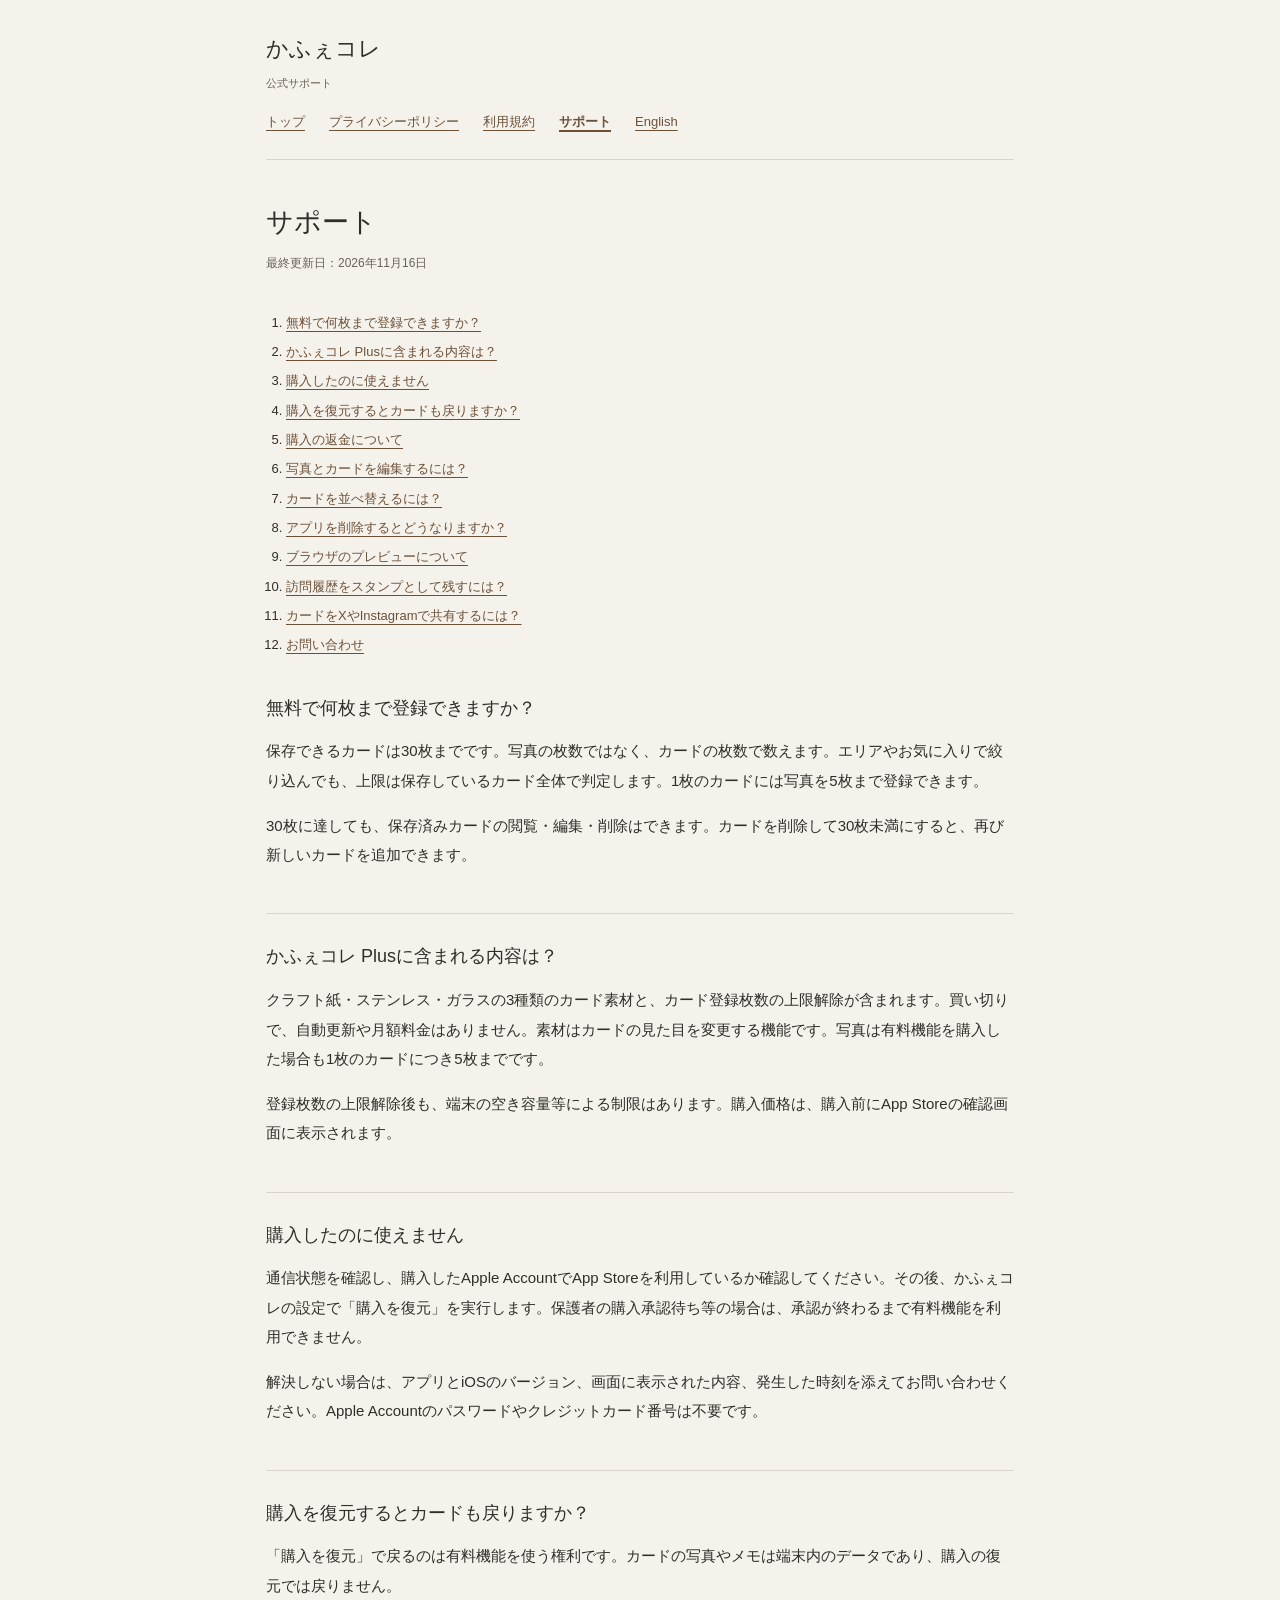
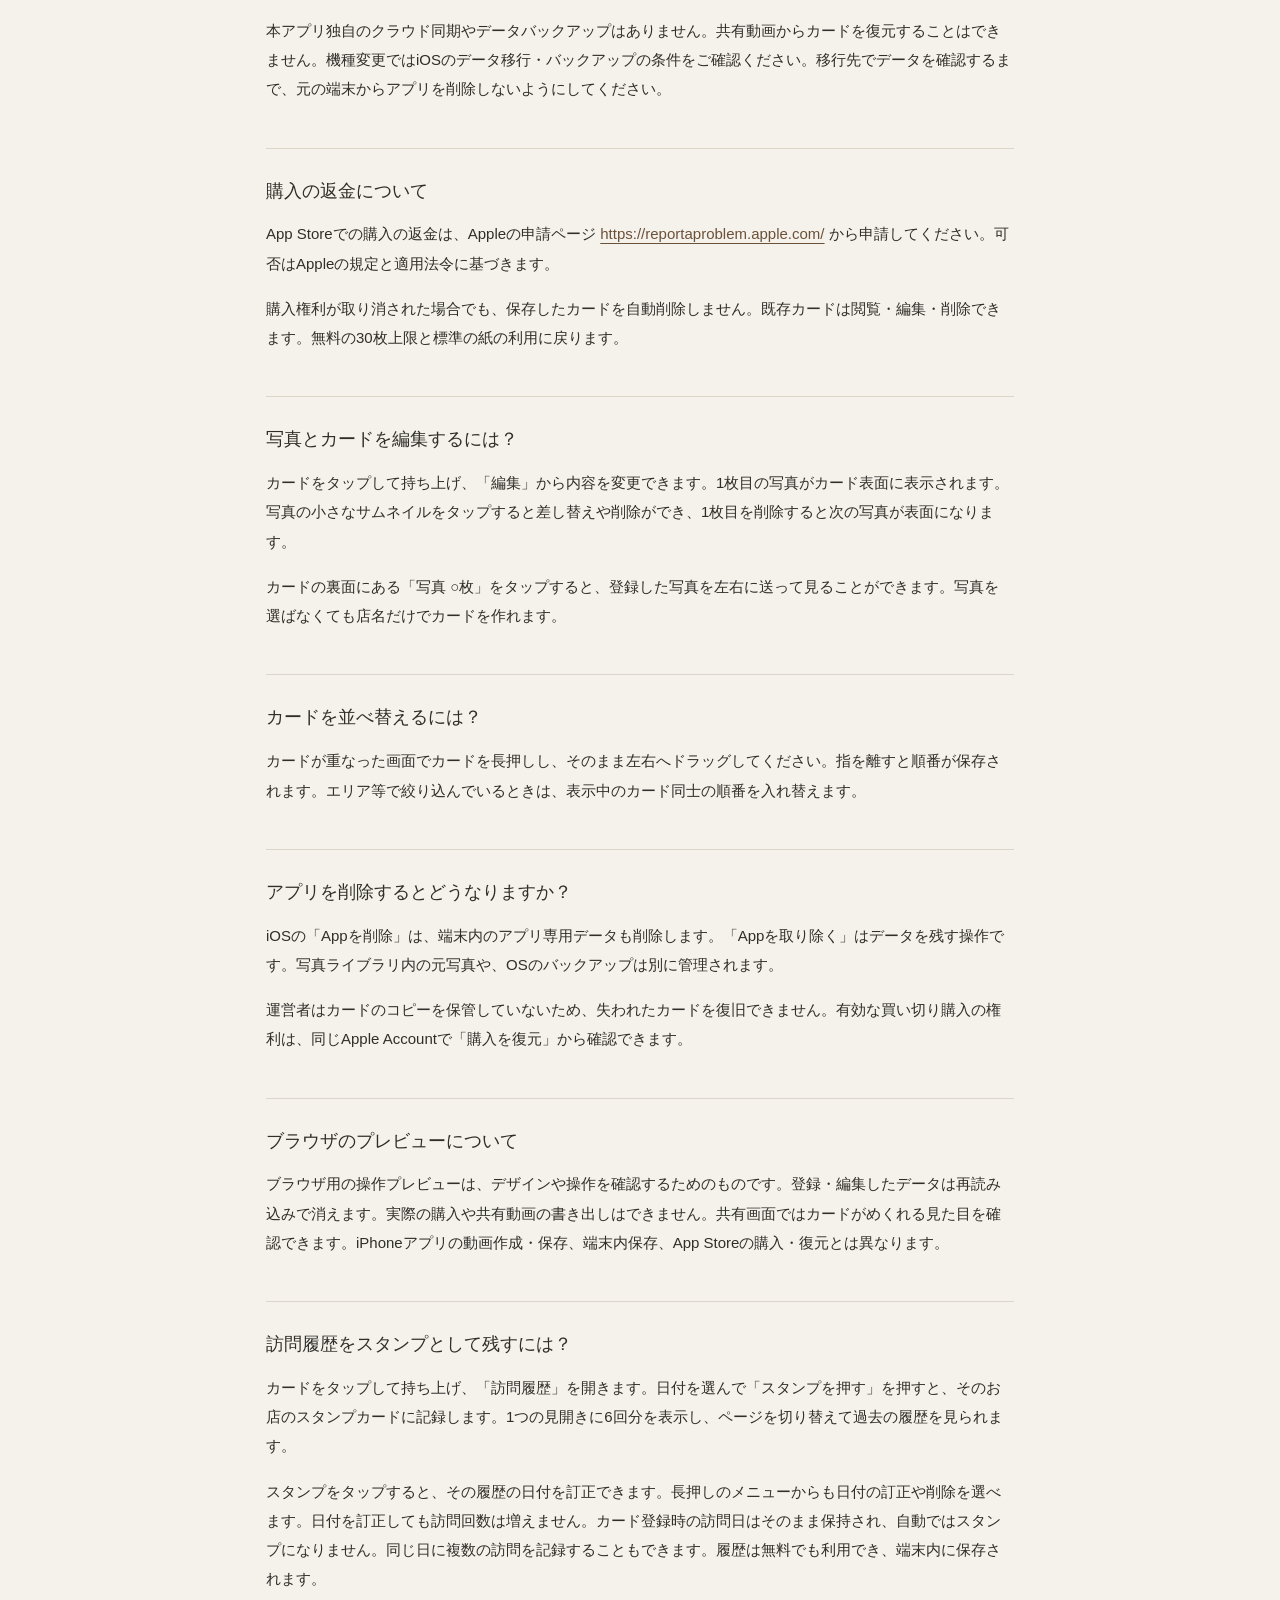
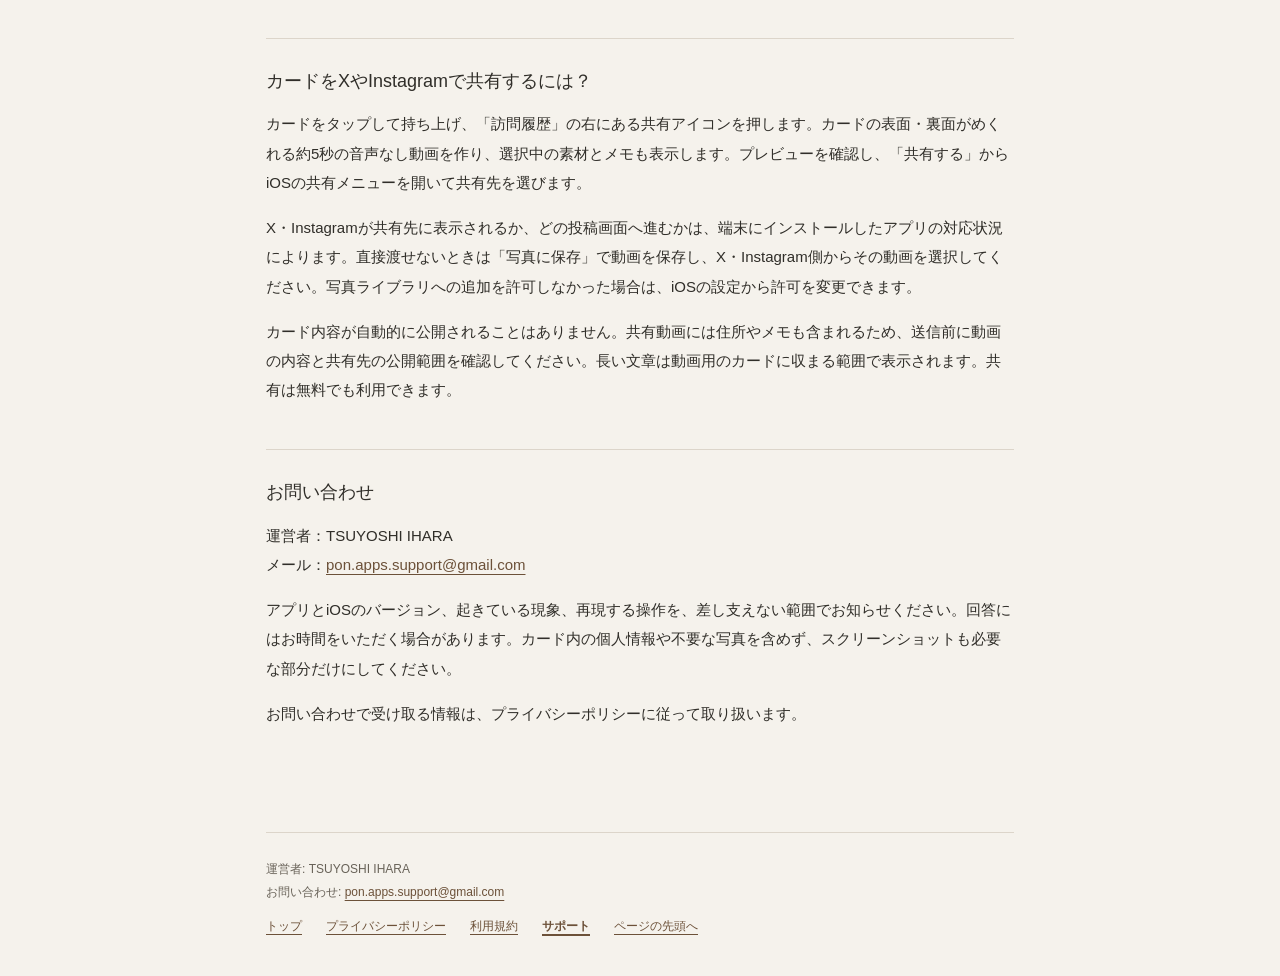
==== cafe-collect/support.html @ 2743b40e "Add Cafe Collect privacy, terms and support pages under cafe-collect/ Existing Follow Note files are" ====
<!doctype html>
<html lang="ja">
<head>
<meta charset="utf-8">
<meta name="viewport" content="width=device-width, initial-scale=1">
<meta name="referrer" content="no-referrer">
<meta http-equiv="Content-Security-Policy" content="default-src 'none'; style-src 'self'; img-src 'self'; base-uri 'none'; form-action 'none'; object-src 'none'">
<meta name="description" content="かふぇコレのサポート。無料・有料機能、購入の復元、端末内データの取り扱いをご案内します。">
<title>かふぇコレ｜サポート</title>
<link rel="stylesheet" href="style.css">
</head>
<body>
<a class="skip" href="#main">本文へ移動</a>
<div class="wrap">
<header class="header">
<a class="brand" href="index.html">かふぇコレ</a>
<p class="tag">公式サポート</p>
<nav aria-label="メインナビゲーション"><a href="index.html">トップ</a><a href="privacy.html">プライバシーポリシー</a><a href="terms.html">利用規約</a><a href="support.html" aria-current="page">サポート</a><a href="en/support.html" lang="en" hreflang="en">English</a></nav>
</header>
<main id="main"><h1>サポート</h1><p class="date">最終更新日：2026年11月16日</p><ol class="toc" aria-label="目次"><li><a href="#section-1">無料で何枚まで登録できますか？</a></li><li><a href="#section-2">かふぇコレ Plusに含まれる内容は？</a></li><li><a href="#section-3">購入したのに使えません</a></li><li><a href="#section-4">購入を復元するとカードも戻りますか？</a></li><li><a href="#section-5">購入の返金について</a></li><li><a href="#section-6">写真とカードを編集するには？</a></li><li><a href="#section-7">カードを並べ替えるには？</a></li><li><a href="#section-8">アプリを削除するとどうなりますか？</a></li><li><a href="#section-9">ブラウザのプレビューについて</a></li><li><a href="#section-10">訪問履歴をスタンプとして残すには？</a></li><li><a href="#section-11">カードをXやInstagramで共有するには？</a></li><li><a href="#section-12">お問い合わせ</a></li></ol><article class="policy"><section id="section-1"><h2>無料で何枚まで登録できますか？</h2><p>保存できるカードは30枚までです。写真の枚数ではなく、カードの枚数で数えます。エリアやお気に入りで絞り込んでも、上限は保存しているカード全体で判定します。1枚のカードには写真を5枚まで登録できます。</p><p>30枚に達しても、保存済みカードの閲覧・編集・削除はできます。カードを削除して30枚未満にすると、再び新しいカードを追加できます。</p></section><section id="section-2"><h2>かふぇコレ Plusに含まれる内容は？</h2><p>クラフト紙・ステンレス・ガラスの3種類のカード素材と、カード登録枚数の上限解除が含まれます。買い切りで、自動更新や月額料金はありません。素材はカードの見た目を変更する機能です。写真は有料機能を購入した場合も1枚のカードにつき5枚までです。</p><p>登録枚数の上限解除後も、端末の空き容量等による制限はあります。購入価格は、購入前にApp Storeの確認画面に表示されます。</p></section><section id="section-3"><h2>購入したのに使えません</h2><p>通信状態を確認し、購入したApple AccountでApp Storeを利用しているか確認してください。その後、かふぇコレの設定で「購入を復元」を実行します。保護者の購入承認待ち等の場合は、承認が終わるまで有料機能を利用できません。</p><p>解決しない場合は、アプリとiOSのバージョン、画面に表示された内容、発生した時刻を添えてお問い合わせください。Apple Accountのパスワードやクレジットカード番号は不要です。</p></section><section id="section-4"><h2>購入を復元するとカードも戻りますか？</h2><p>「購入を復元」で戻るのは有料機能を使う権利です。カードの写真やメモは端末内のデータであり、購入の復元では戻りません。</p><p>本アプリ独自のクラウド同期やデータバックアップはありません。共有動画からカードを復元することはできません。機種変更ではiOSのデータ移行・バックアップの条件をご確認ください。移行先でデータを確認するまで、元の端末からアプリを削除しないようにしてください。</p></section><section id="section-5"><h2>購入の返金について</h2><p>App Storeでの購入の返金は、Appleの申請ページ <a href="https://reportaproblem.apple.com/" rel="noreferrer">https://reportaproblem.apple.com/</a> から申請してください。可否はAppleの規定と適用法令に基づきます。</p><p>購入権利が取り消された場合でも、保存したカードを自動削除しません。既存カードは閲覧・編集・削除できます。無料の30枚上限と標準の紙の利用に戻ります。</p></section><section id="section-6"><h2>写真とカードを編集するには？</h2><p>カードをタップして持ち上げ、「編集」から内容を変更できます。1枚目の写真がカード表面に表示されます。写真の小さなサムネイルをタップすると差し替えや削除ができ、1枚目を削除すると次の写真が表面になります。</p><p>カードの裏面にある「写真 ○枚」をタップすると、登録した写真を左右に送って見ることができます。写真を選ばなくても店名だけでカードを作れます。</p></section><section id="section-7"><h2>カードを並べ替えるには？</h2><p>カードが重なった画面でカードを長押しし、そのまま左右へドラッグしてください。指を離すと順番が保存されます。エリア等で絞り込んでいるときは、表示中のカード同士の順番を入れ替えます。</p></section><section id="section-8"><h2>アプリを削除するとどうなりますか？</h2><p>iOSの「Appを削除」は、端末内のアプリ専用データも削除します。「Appを取り除く」はデータを残す操作です。写真ライブラリ内の元写真や、OSのバックアップは別に管理されます。</p><p>運営者はカードのコピーを保管していないため、失われたカードを復旧できません。有効な買い切り購入の権利は、同じApple Accountで「購入を復元」から確認できます。</p></section><section id="section-9"><h2>ブラウザのプレビューについて</h2><p>ブラウザ用の操作プレビューは、デザインや操作を確認するためのものです。登録・編集したデータは再読み込みで消えます。実際の購入や共有動画の書き出しはできません。共有画面ではカードがめくれる見た目を確認できます。iPhoneアプリの動画作成・保存、端末内保存、App Storeの購入・復元とは異なります。</p></section><section id="section-10"><h2>訪問履歴をスタンプとして残すには？</h2><p>カードをタップして持ち上げ、「訪問履歴」を開きます。日付を選んで「スタンプを押す」を押すと、そのお店のスタンプカードに記録します。1つの見開きに6回分を表示し、ページを切り替えて過去の履歴を見られます。</p><p>スタンプをタップすると、その履歴の日付を訂正できます。長押しのメニューからも日付の訂正や削除を選べます。日付を訂正しても訪問回数は増えません。カード登録時の訪問日はそのまま保持され、自動ではスタンプになりません。同じ日に複数の訪問を記録することもできます。履歴は無料でも利用でき、端末内に保存されます。</p></section><section id="section-11"><h2>カードをXやInstagramで共有するには？</h2><p>カードをタップして持ち上げ、「訪問履歴」の右にある共有アイコンを押します。カードの表面・裏面がめくれる約5秒の音声なし動画を作り、選択中の素材とメモも表示します。プレビューを確認し、「共有する」からiOSの共有メニューを開いて共有先を選びます。</p><p>X・Instagramが共有先に表示されるか、どの投稿画面へ進むかは、端末にインストールしたアプリの対応状況によります。直接渡せないときは「写真に保存」で動画を保存し、X・Instagram側からその動画を選択してください。写真ライブラリへの追加を許可しなかった場合は、iOSの設定から許可を変更できます。</p><p>カード内容が自動的に公開されることはありません。共有動画には住所やメモも含まれるため、送信前に動画の内容と共有先の公開範囲を確認してください。長い文章は動画用のカードに収まる範囲で表示されます。共有は無料でも利用できます。</p></section><section id="section-12"><h2>お問い合わせ</h2><p>運営者：TSUYOSHI IHARA<br>
メール：<a href="mailto:pon.apps.support@gmail.com" rel="noreferrer">pon.apps.support@gmail.com</a></p><p>アプリとiOSのバージョン、起きている現象、再現する操作を、差し支えない範囲でお知らせください。回答にはお時間をいただく場合があります。カード内の個人情報や不要な写真を含めず、スクリーンショットも必要な部分だけにしてください。</p><p>お問い合わせで受け取る情報は、プライバシーポリシーに従って取り扱います。</p></section></article></main>
<footer class="footer">
<p>運営者: TSUYOSHI IHARA<br>お問い合わせ: <a href="mailto:pon.apps.support@gmail.com" rel="noreferrer">pon.apps.support@gmail.com</a></p>
<nav aria-label="フッターナビゲーション"><a href="index.html">トップ</a><a href="privacy.html">プライバシーポリシー</a><a href="terms.html">利用規約</a><a href="support.html" aria-current="page">サポート</a><a href="#main">ページの先頭へ</a></nav>
</footer>
</div>
</body>
</html>
---- cafe-collect/style.css ----
*{box-sizing:border-box}html{scroll-behavior:smooth}body{margin:0;background:#f5f2ec;color:#302e29;font-family:-apple-system,BlinkMacSystemFont,"Hiragino Kaku Gothic ProN","Yu Gothic",sans-serif;line-height:1.95;font-size:15px}a{color:#6c5139;text-underline-offset:4px;overflow-wrap:anywhere}a:hover{text-decoration-thickness:2px}a:focus-visible{outline:2px solid #6c5139;outline-offset:5px}.skip{position:absolute;left:12px;top:-70px;background:#fff;padding:10px}.skip:focus{top:12px}.wrap{max-width:800px;margin:auto;padding:0 26px}.header{padding:28px 0 24px;border-bottom:1px solid #dcd5ca}.brand{font-family:serif;font-size:22px;color:#302e29;text-decoration:none}.tag{font-size:11px;color:#686258;margin:2px 0 15px}nav{display:flex;flex-wrap:wrap;gap:6px 24px;font-size:13px}nav a[aria-current=page]{font-weight:600;text-decoration-thickness:2px}main{padding:42px 0 60px}h1{font-size:27px;font-weight:500;line-height:1.5;margin:0 0 10px}h2{font-size:18px;font-weight:500;line-height:1.6;margin:0 0 14px}p{margin:0 0 16px;overflow-wrap:anywhere}.date{color:#686258;font-size:12px;margin-bottom:34px}.intro{margin-bottom:36px}.policy section{padding:28px 0;border-top:1px solid #dcd5ca}.policy section:first-child{padding-top:0;border-top:0}.toc{display:block;margin:0 0 36px;padding-left:20px;font-size:13px}.toc li{margin:4px 0}.links{margin:32px 0;padding:0;list-style:none}.links li{padding:18px 0;border-bottom:1px solid #dcd5ca}.links a{font-size:17px}.links p{font-size:13px;color:#686258;margin:7px 0 0}.footer{border-top:1px solid #dcd5ca;padding:25px 0 38px;color:#686258;font-size:12px}.footer p{margin-bottom:10px}.footer nav{font-size:12px}@media(max-width:480px){.wrap{padding:0 20px}main{padding-top:32px}h1{font-size:23px}h2{font-size:17px}nav{gap:6px 17px}}@media(prefers-reduced-motion:reduce){html{scroll-behavior:auto}}@media print{body{background:white;color:black}.header nav,.footer,.toc,.skip{display:none}.wrap{max-width:none}main{padding:15px 0}.policy section{break-inside:avoid}a{color:inherit;text-decoration:none}}
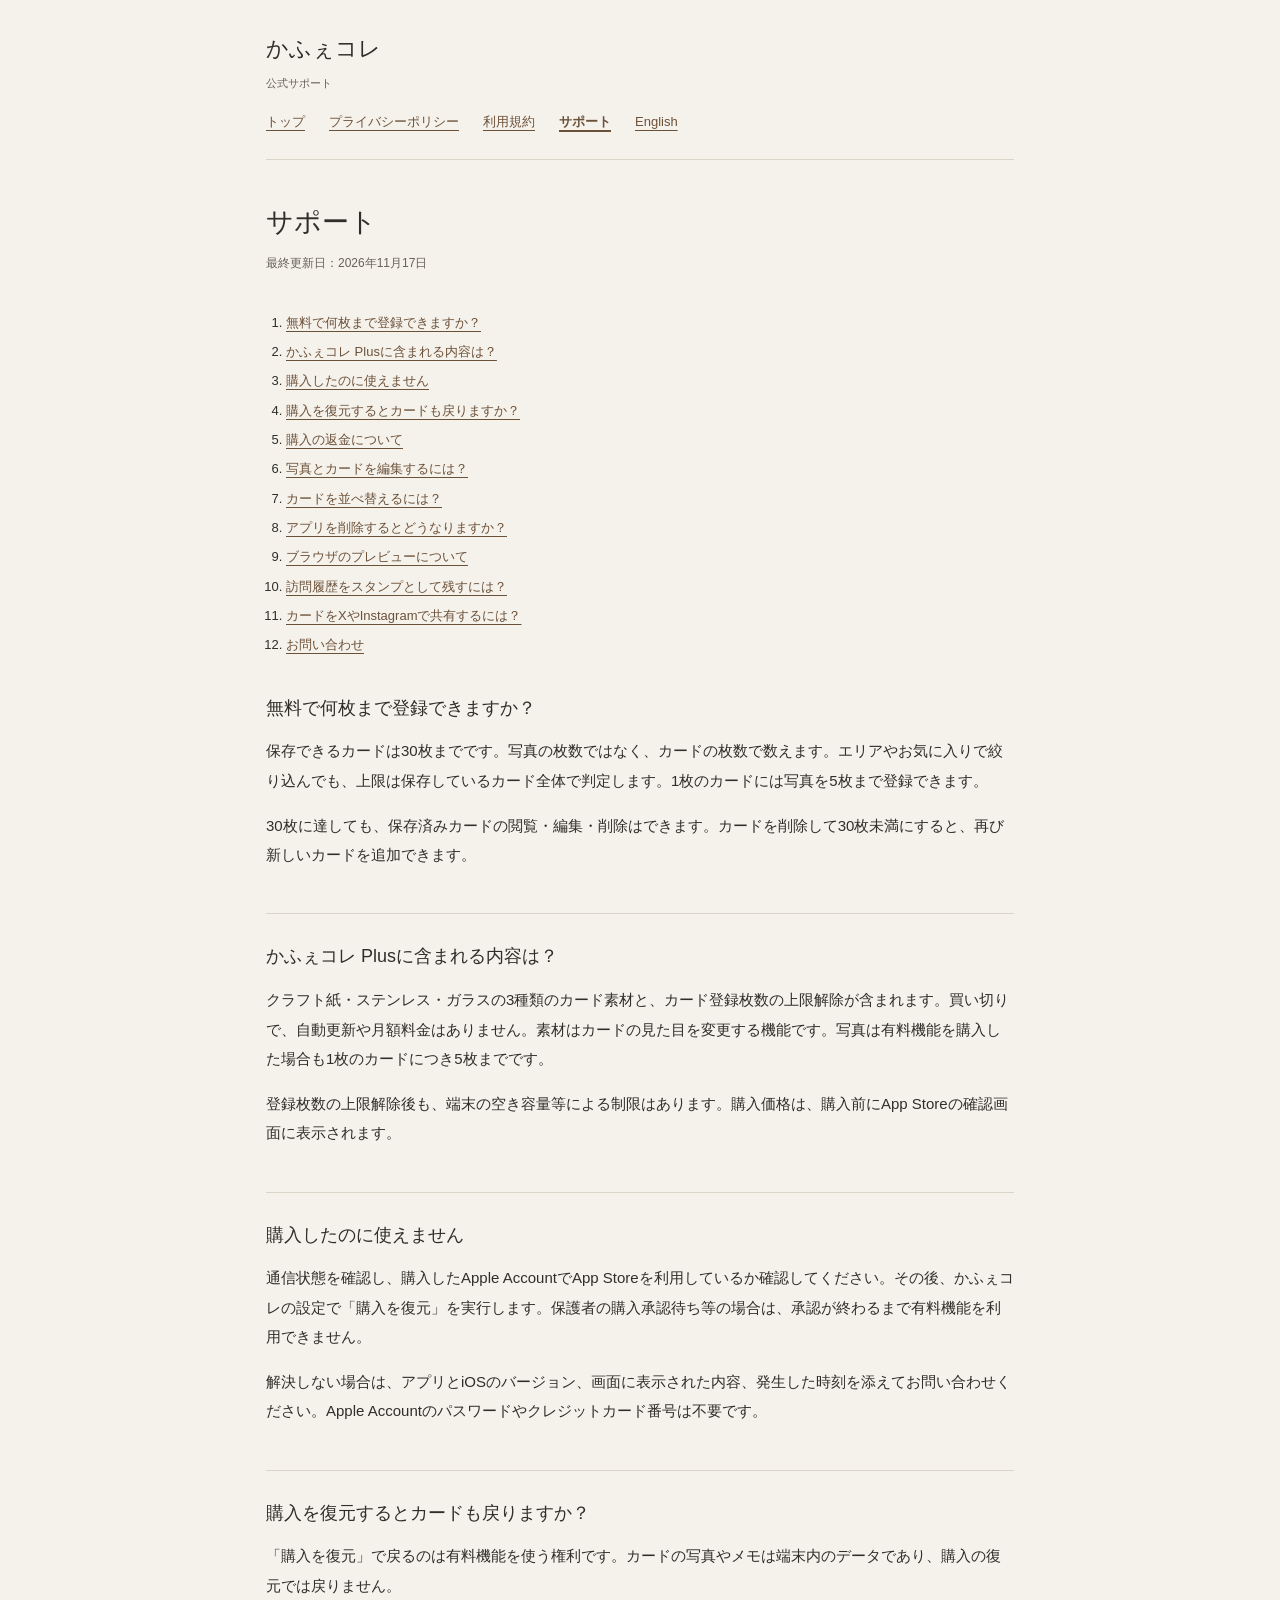
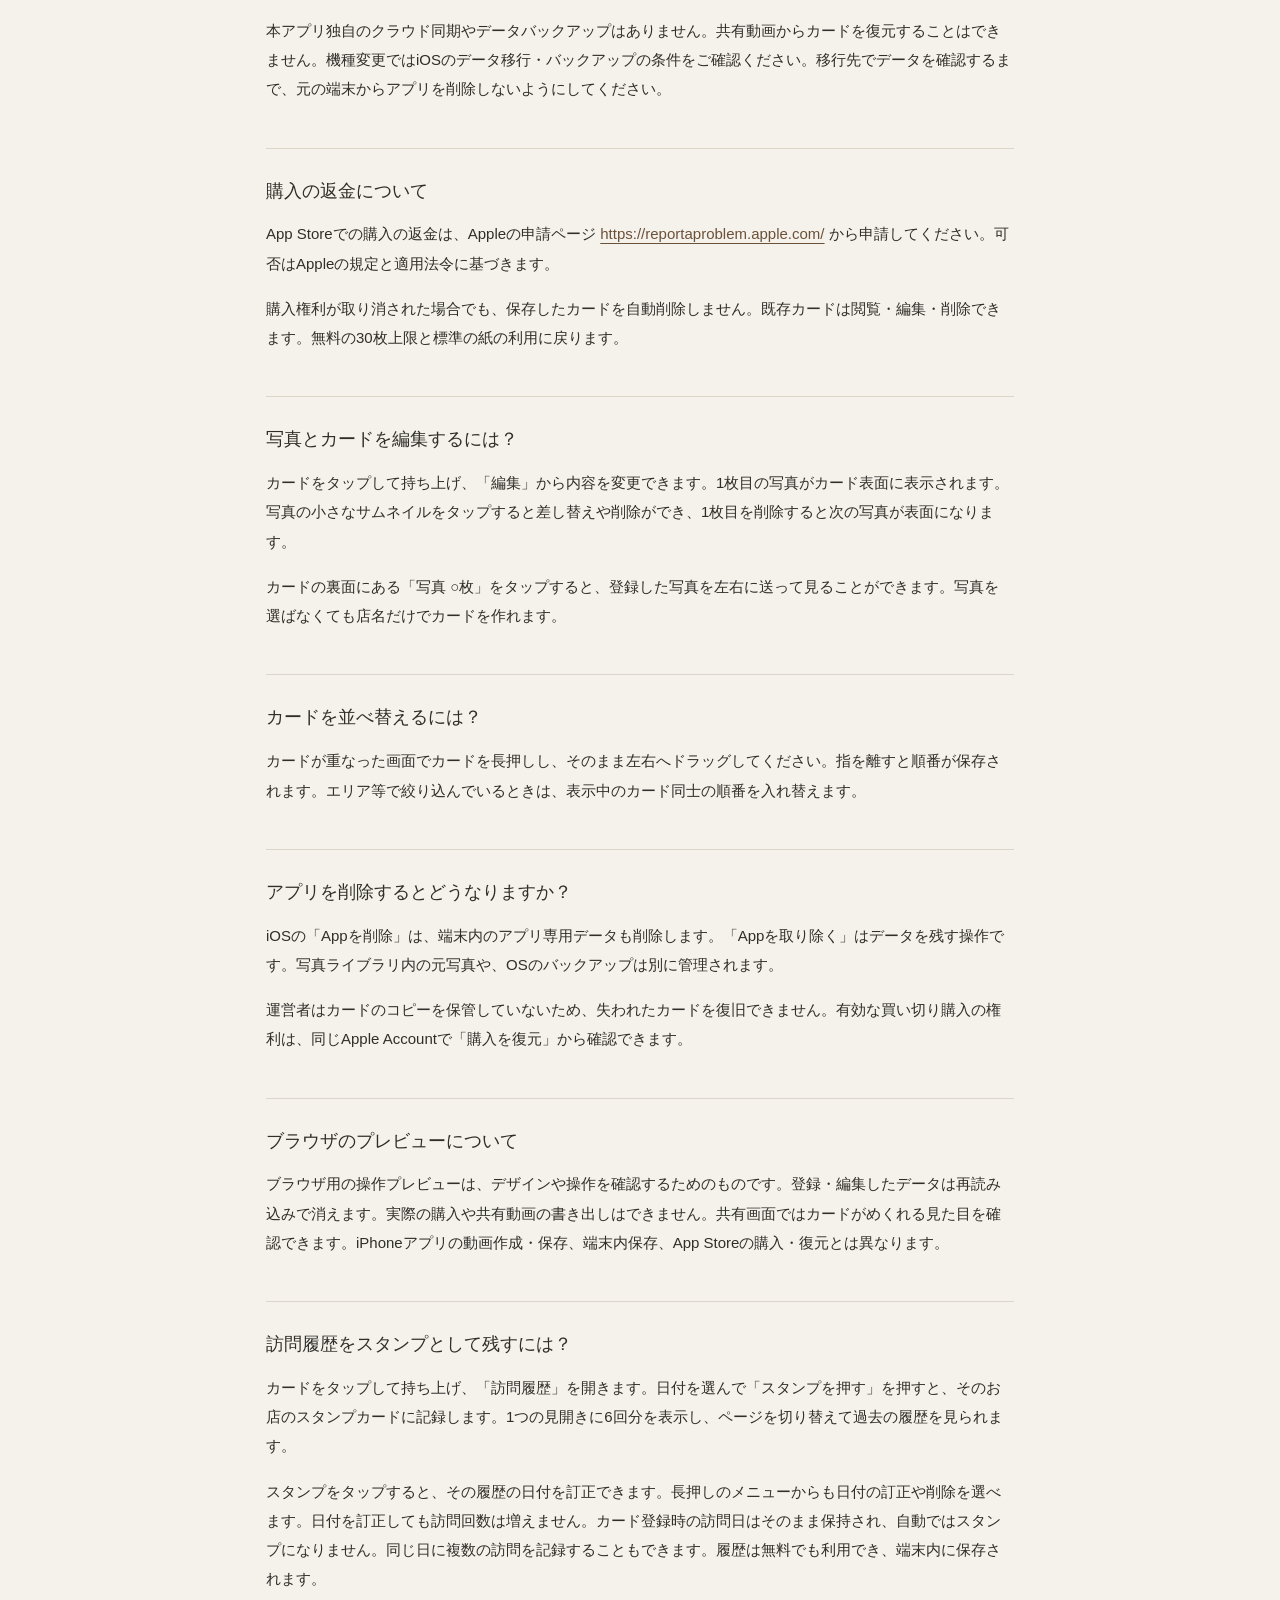
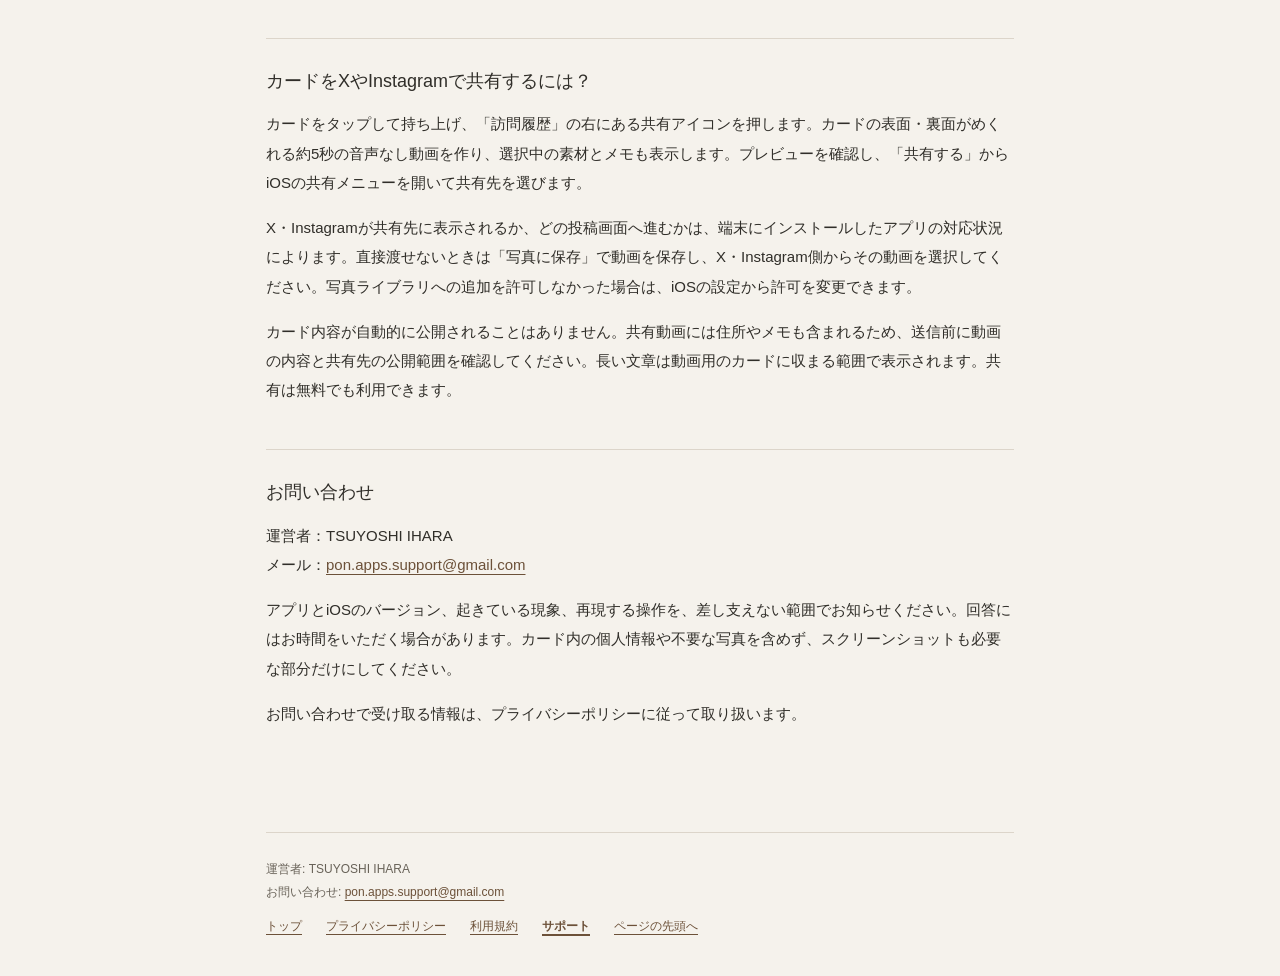
==== commit d42e1443: "Update Cafe Collect privacy policy: on-device purchase confirmation record Existing Follow Note file" ====
--- a/cafe-collect/support.html
+++ b/cafe-collect/support.html
@@ -17,7 +17,7 @@
 <p class="tag">公式サポート</p>
 <nav aria-label="メインナビゲーション"><a href="index.html">トップ</a><a href="privacy.html">プライバシーポリシー</a><a href="terms.html">利用規約</a><a href="support.html" aria-current="page">サポート</a><a href="en/support.html" lang="en" hreflang="en">English</a></nav>
 </header>
-<main id="main"><h1>サポート</h1><p class="date">最終更新日：2026年11月16日</p><ol class="toc" aria-label="目次"><li><a href="#section-1">無料で何枚まで登録できますか？</a></li><li><a href="#section-2">かふぇコレ Plusに含まれる内容は？</a></li><li><a href="#section-3">購入したのに使えません</a></li><li><a href="#section-4">購入を復元するとカードも戻りますか？</a></li><li><a href="#section-5">購入の返金について</a></li><li><a href="#section-6">写真とカードを編集するには？</a></li><li><a href="#section-7">カードを並べ替えるには？</a></li><li><a href="#section-8">アプリを削除するとどうなりますか？</a></li><li><a href="#section-9">ブラウザのプレビューについて</a></li><li><a href="#section-10">訪問履歴をスタンプとして残すには？</a></li><li><a href="#section-11">カードをXやInstagramで共有するには？</a></li><li><a href="#section-12">お問い合わせ</a></li></ol><article class="policy"><section id="section-1"><h2>無料で何枚まで登録できますか？</h2><p>保存できるカードは30枚までです。写真の枚数ではなく、カードの枚数で数えます。エリアやお気に入りで絞り込んでも、上限は保存しているカード全体で判定します。1枚のカードには写真を5枚まで登録できます。</p><p>30枚に達しても、保存済みカードの閲覧・編集・削除はできます。カードを削除して30枚未満にすると、再び新しいカードを追加できます。</p></section><section id="section-2"><h2>かふぇコレ Plusに含まれる内容は？</h2><p>クラフト紙・ステンレス・ガラスの3種類のカード素材と、カード登録枚数の上限解除が含まれます。買い切りで、自動更新や月額料金はありません。素材はカードの見た目を変更する機能です。写真は有料機能を購入した場合も1枚のカードにつき5枚までです。</p><p>登録枚数の上限解除後も、端末の空き容量等による制限はあります。購入価格は、購入前にApp Storeの確認画面に表示されます。</p></section><section id="section-3"><h2>購入したのに使えません</h2><p>通信状態を確認し、購入したApple AccountでApp Storeを利用しているか確認してください。その後、かふぇコレの設定で「購入を復元」を実行します。保護者の購入承認待ち等の場合は、承認が終わるまで有料機能を利用できません。</p><p>解決しない場合は、アプリとiOSのバージョン、画面に表示された内容、発生した時刻を添えてお問い合わせください。Apple Accountのパスワードやクレジットカード番号は不要です。</p></section><section id="section-4"><h2>購入を復元するとカードも戻りますか？</h2><p>「購入を復元」で戻るのは有料機能を使う権利です。カードの写真やメモは端末内のデータであり、購入の復元では戻りません。</p><p>本アプリ独自のクラウド同期やデータバックアップはありません。共有動画からカードを復元することはできません。機種変更ではiOSのデータ移行・バックアップの条件をご確認ください。移行先でデータを確認するまで、元の端末からアプリを削除しないようにしてください。</p></section><section id="section-5"><h2>購入の返金について</h2><p>App Storeでの購入の返金は、Appleの申請ページ <a href="https://reportaproblem.apple.com/" rel="noreferrer">https://reportaproblem.apple.com/</a> から申請してください。可否はAppleの規定と適用法令に基づきます。</p><p>購入権利が取り消された場合でも、保存したカードを自動削除しません。既存カードは閲覧・編集・削除できます。無料の30枚上限と標準の紙の利用に戻ります。</p></section><section id="section-6"><h2>写真とカードを編集するには？</h2><p>カードをタップして持ち上げ、「編集」から内容を変更できます。1枚目の写真がカード表面に表示されます。写真の小さなサムネイルをタップすると差し替えや削除ができ、1枚目を削除すると次の写真が表面になります。</p><p>カードの裏面にある「写真 ○枚」をタップすると、登録した写真を左右に送って見ることができます。写真を選ばなくても店名だけでカードを作れます。</p></section><section id="section-7"><h2>カードを並べ替えるには？</h2><p>カードが重なった画面でカードを長押しし、そのまま左右へドラッグしてください。指を離すと順番が保存されます。エリア等で絞り込んでいるときは、表示中のカード同士の順番を入れ替えます。</p></section><section id="section-8"><h2>アプリを削除するとどうなりますか？</h2><p>iOSの「Appを削除」は、端末内のアプリ専用データも削除します。「Appを取り除く」はデータを残す操作です。写真ライブラリ内の元写真や、OSのバックアップは別に管理されます。</p><p>運営者はカードのコピーを保管していないため、失われたカードを復旧できません。有効な買い切り購入の権利は、同じApple Accountで「購入を復元」から確認できます。</p></section><section id="section-9"><h2>ブラウザのプレビューについて</h2><p>ブラウザ用の操作プレビューは、デザインや操作を確認するためのものです。登録・編集したデータは再読み込みで消えます。実際の購入や共有動画の書き出しはできません。共有画面ではカードがめくれる見た目を確認できます。iPhoneアプリの動画作成・保存、端末内保存、App Storeの購入・復元とは異なります。</p></section><section id="section-10"><h2>訪問履歴をスタンプとして残すには？</h2><p>カードをタップして持ち上げ、「訪問履歴」を開きます。日付を選んで「スタンプを押す」を押すと、そのお店のスタンプカードに記録します。1つの見開きに6回分を表示し、ページを切り替えて過去の履歴を見られます。</p><p>スタンプをタップすると、その履歴の日付を訂正できます。長押しのメニューからも日付の訂正や削除を選べます。日付を訂正しても訪問回数は増えません。カード登録時の訪問日はそのまま保持され、自動ではスタンプになりません。同じ日に複数の訪問を記録することもできます。履歴は無料でも利用でき、端末内に保存されます。</p></section><section id="section-11"><h2>カードをXやInstagramで共有するには？</h2><p>カードをタップして持ち上げ、「訪問履歴」の右にある共有アイコンを押します。カードの表面・裏面がめくれる約5秒の音声なし動画を作り、選択中の素材とメモも表示します。プレビューを確認し、「共有する」からiOSの共有メニューを開いて共有先を選びます。</p><p>X・Instagramが共有先に表示されるか、どの投稿画面へ進むかは、端末にインストールしたアプリの対応状況によります。直接渡せないときは「写真に保存」で動画を保存し、X・Instagram側からその動画を選択してください。写真ライブラリへの追加を許可しなかった場合は、iOSの設定から許可を変更できます。</p><p>カード内容が自動的に公開されることはありません。共有動画には住所やメモも含まれるため、送信前に動画の内容と共有先の公開範囲を確認してください。長い文章は動画用のカードに収まる範囲で表示されます。共有は無料でも利用できます。</p></section><section id="section-12"><h2>お問い合わせ</h2><p>運営者：TSUYOSHI IHARA<br>
+<main id="main"><h1>サポート</h1><p class="date">最終更新日：2026年11月17日</p><ol class="toc" aria-label="目次"><li><a href="#section-1">無料で何枚まで登録できますか？</a></li><li><a href="#section-2">かふぇコレ Plusに含まれる内容は？</a></li><li><a href="#section-3">購入したのに使えません</a></li><li><a href="#section-4">購入を復元するとカードも戻りますか？</a></li><li><a href="#section-5">購入の返金について</a></li><li><a href="#section-6">写真とカードを編集するには？</a></li><li><a href="#section-7">カードを並べ替えるには？</a></li><li><a href="#section-8">アプリを削除するとどうなりますか？</a></li><li><a href="#section-9">ブラウザのプレビューについて</a></li><li><a href="#section-10">訪問履歴をスタンプとして残すには？</a></li><li><a href="#section-11">カードをXやInstagramで共有するには？</a></li><li><a href="#section-12">お問い合わせ</a></li></ol><article class="policy"><section id="section-1"><h2>無料で何枚まで登録できますか？</h2><p>保存できるカードは30枚までです。写真の枚数ではなく、カードの枚数で数えます。エリアやお気に入りで絞り込んでも、上限は保存しているカード全体で判定します。1枚のカードには写真を5枚まで登録できます。</p><p>30枚に達しても、保存済みカードの閲覧・編集・削除はできます。カードを削除して30枚未満にすると、再び新しいカードを追加できます。</p></section><section id="section-2"><h2>かふぇコレ Plusに含まれる内容は？</h2><p>クラフト紙・ステンレス・ガラスの3種類のカード素材と、カード登録枚数の上限解除が含まれます。買い切りで、自動更新や月額料金はありません。素材はカードの見た目を変更する機能です。写真は有料機能を購入した場合も1枚のカードにつき5枚までです。</p><p>登録枚数の上限解除後も、端末の空き容量等による制限はあります。購入価格は、購入前にApp Storeの確認画面に表示されます。</p></section><section id="section-3"><h2>購入したのに使えません</h2><p>通信状態を確認し、購入したApple AccountでApp Storeを利用しているか確認してください。その後、かふぇコレの設定で「購入を復元」を実行します。保護者の購入承認待ち等の場合は、承認が終わるまで有料機能を利用できません。</p><p>解決しない場合は、アプリとiOSのバージョン、画面に表示された内容、発生した時刻を添えてお問い合わせください。Apple Accountのパスワードやクレジットカード番号は不要です。</p></section><section id="section-4"><h2>購入を復元するとカードも戻りますか？</h2><p>「購入を復元」で戻るのは有料機能を使う権利です。カードの写真やメモは端末内のデータであり、購入の復元では戻りません。</p><p>本アプリ独自のクラウド同期やデータバックアップはありません。共有動画からカードを復元することはできません。機種変更ではiOSのデータ移行・バックアップの条件をご確認ください。移行先でデータを確認するまで、元の端末からアプリを削除しないようにしてください。</p></section><section id="section-5"><h2>購入の返金について</h2><p>App Storeでの購入の返金は、Appleの申請ページ <a href="https://reportaproblem.apple.com/" rel="noreferrer">https://reportaproblem.apple.com/</a> から申請してください。可否はAppleの規定と適用法令に基づきます。</p><p>購入権利が取り消された場合でも、保存したカードを自動削除しません。既存カードは閲覧・編集・削除できます。無料の30枚上限と標準の紙の利用に戻ります。</p></section><section id="section-6"><h2>写真とカードを編集するには？</h2><p>カードをタップして持ち上げ、「編集」から内容を変更できます。1枚目の写真がカード表面に表示されます。写真の小さなサムネイルをタップすると差し替えや削除ができ、1枚目を削除すると次の写真が表面になります。</p><p>カードの裏面にある「写真 ○枚」をタップすると、登録した写真を左右に送って見ることができます。写真を選ばなくても店名だけでカードを作れます。</p></section><section id="section-7"><h2>カードを並べ替えるには？</h2><p>カードが重なった画面でカードを長押しし、そのまま左右へドラッグしてください。指を離すと順番が保存されます。エリア等で絞り込んでいるときは、表示中のカード同士の順番を入れ替えます。</p></section><section id="section-8"><h2>アプリを削除するとどうなりますか？</h2><p>iOSの「Appを削除」は、端末内のアプリ専用データも削除します。「Appを取り除く」はデータを残す操作です。写真ライブラリ内の元写真や、OSのバックアップは別に管理されます。</p><p>運営者はカードのコピーを保管していないため、失われたカードを復旧できません。有効な買い切り購入の権利は、同じApple Accountで「購入を復元」から確認できます。</p></section><section id="section-9"><h2>ブラウザのプレビューについて</h2><p>ブラウザ用の操作プレビューは、デザインや操作を確認するためのものです。登録・編集したデータは再読み込みで消えます。実際の購入や共有動画の書き出しはできません。共有画面ではカードがめくれる見た目を確認できます。iPhoneアプリの動画作成・保存、端末内保存、App Storeの購入・復元とは異なります。</p></section><section id="section-10"><h2>訪問履歴をスタンプとして残すには？</h2><p>カードをタップして持ち上げ、「訪問履歴」を開きます。日付を選んで「スタンプを押す」を押すと、そのお店のスタンプカードに記録します。1つの見開きに6回分を表示し、ページを切り替えて過去の履歴を見られます。</p><p>スタンプをタップすると、その履歴の日付を訂正できます。長押しのメニューからも日付の訂正や削除を選べます。日付を訂正しても訪問回数は増えません。カード登録時の訪問日はそのまま保持され、自動ではスタンプになりません。同じ日に複数の訪問を記録することもできます。履歴は無料でも利用でき、端末内に保存されます。</p></section><section id="section-11"><h2>カードをXやInstagramで共有するには？</h2><p>カードをタップして持ち上げ、「訪問履歴」の右にある共有アイコンを押します。カードの表面・裏面がめくれる約5秒の音声なし動画を作り、選択中の素材とメモも表示します。プレビューを確認し、「共有する」からiOSの共有メニューを開いて共有先を選びます。</p><p>X・Instagramが共有先に表示されるか、どの投稿画面へ進むかは、端末にインストールしたアプリの対応状況によります。直接渡せないときは「写真に保存」で動画を保存し、X・Instagram側からその動画を選択してください。写真ライブラリへの追加を許可しなかった場合は、iOSの設定から許可を変更できます。</p><p>カード内容が自動的に公開されることはありません。共有動画には住所やメモも含まれるため、送信前に動画の内容と共有先の公開範囲を確認してください。長い文章は動画用のカードに収まる範囲で表示されます。共有は無料でも利用できます。</p></section><section id="section-12"><h2>お問い合わせ</h2><p>運営者：TSUYOSHI IHARA<br>
 メール：<a href="mailto:pon.apps.support@gmail.com" rel="noreferrer">pon.apps.support@gmail.com</a></p><p>アプリとiOSのバージョン、起きている現象、再現する操作を、差し支えない範囲でお知らせください。回答にはお時間をいただく場合があります。カード内の個人情報や不要な写真を含めず、スクリーンショットも必要な部分だけにしてください。</p><p>お問い合わせで受け取る情報は、プライバシーポリシーに従って取り扱います。</p></section></article></main>
 <footer class="footer">
 <p>運営者: TSUYOSHI IHARA<br>お問い合わせ: <a href="mailto:pon.apps.support@gmail.com" rel="noreferrer">pon.apps.support@gmail.com</a></p>
